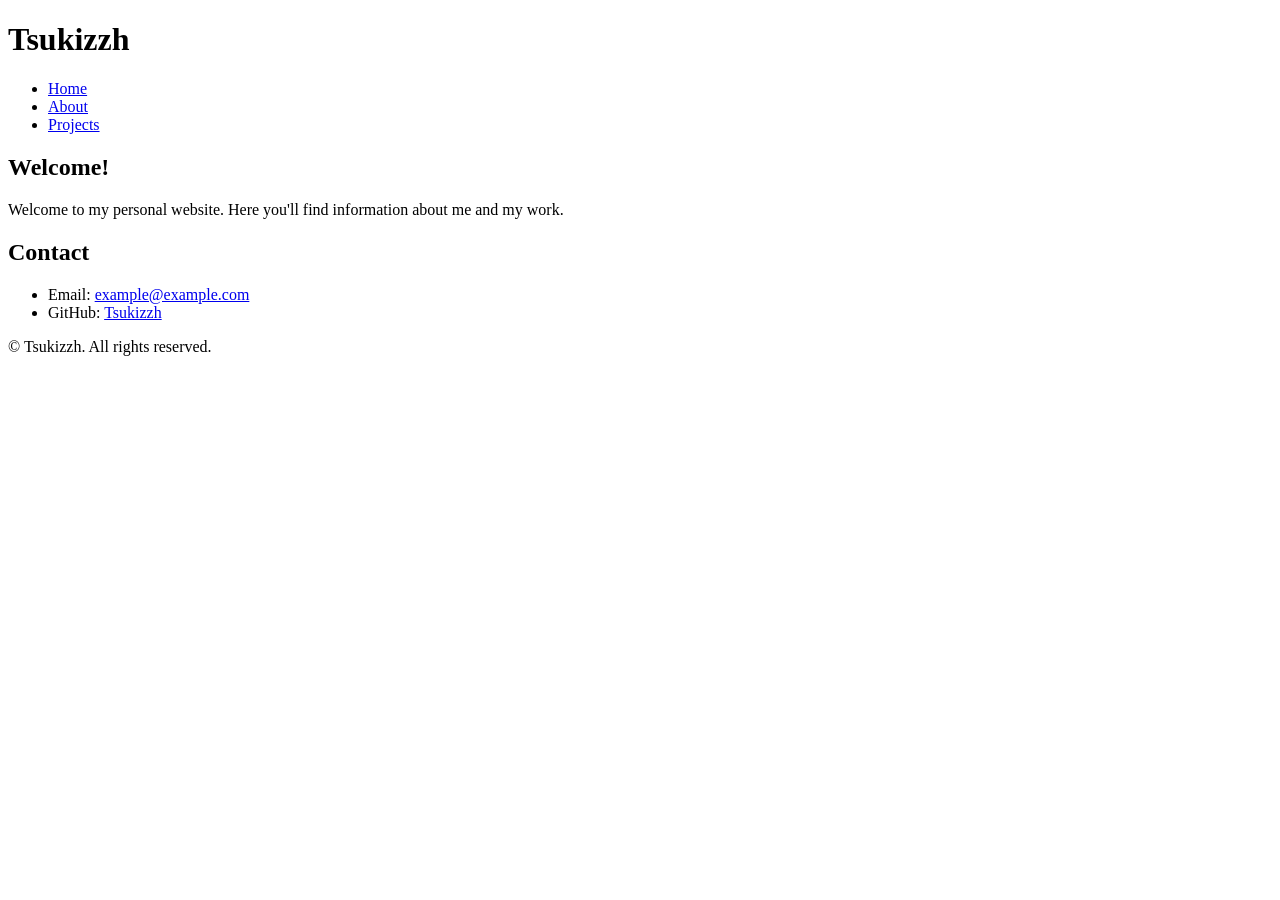
==== index.html @ 46174f64 "Create index.html" ====
<!DOCTYPE html>
<html lang="en">
<head>
  <meta charset="UTF-8">
  <title>Tsukizzh's Personal Homepage</title>
  <link rel="stylesheet" href="assets/css/style.css">
</head>
<body>
  <header>
    <h1>Tsukizzh</h1>
    <nav>
      <ul class="menu">
        <li><a href="index.html">Home</a></li>
        <li><a href="about.html">About</a></li>
        <li><a href="projects.html">Projects</a></li>
      </ul>
    </nav>
  </header>
  <main>
    <section class="intro">
      <h2>Welcome!</h2>
      <p>Welcome to my personal website. Here you'll find information about me and my work.</p>
    </section>
    <section class="contact">
      <h2>Contact</h2>
      <ul>
        <li>Email: <a href="mailto:example@example.com">example@example.com</a></li>
        <li>GitHub: <a href="https://github.com/Tsukizzh" target="_blank">Tsukizzh</a></li>
      </ul>
    </section>
  </main>
  <footer>
    <p>&copy; <span id="year"></span> Tsukizzh. All rights reserved.</p>
  </footer>
  <script src="assets/js/main.js"></script>
</body>
</html>
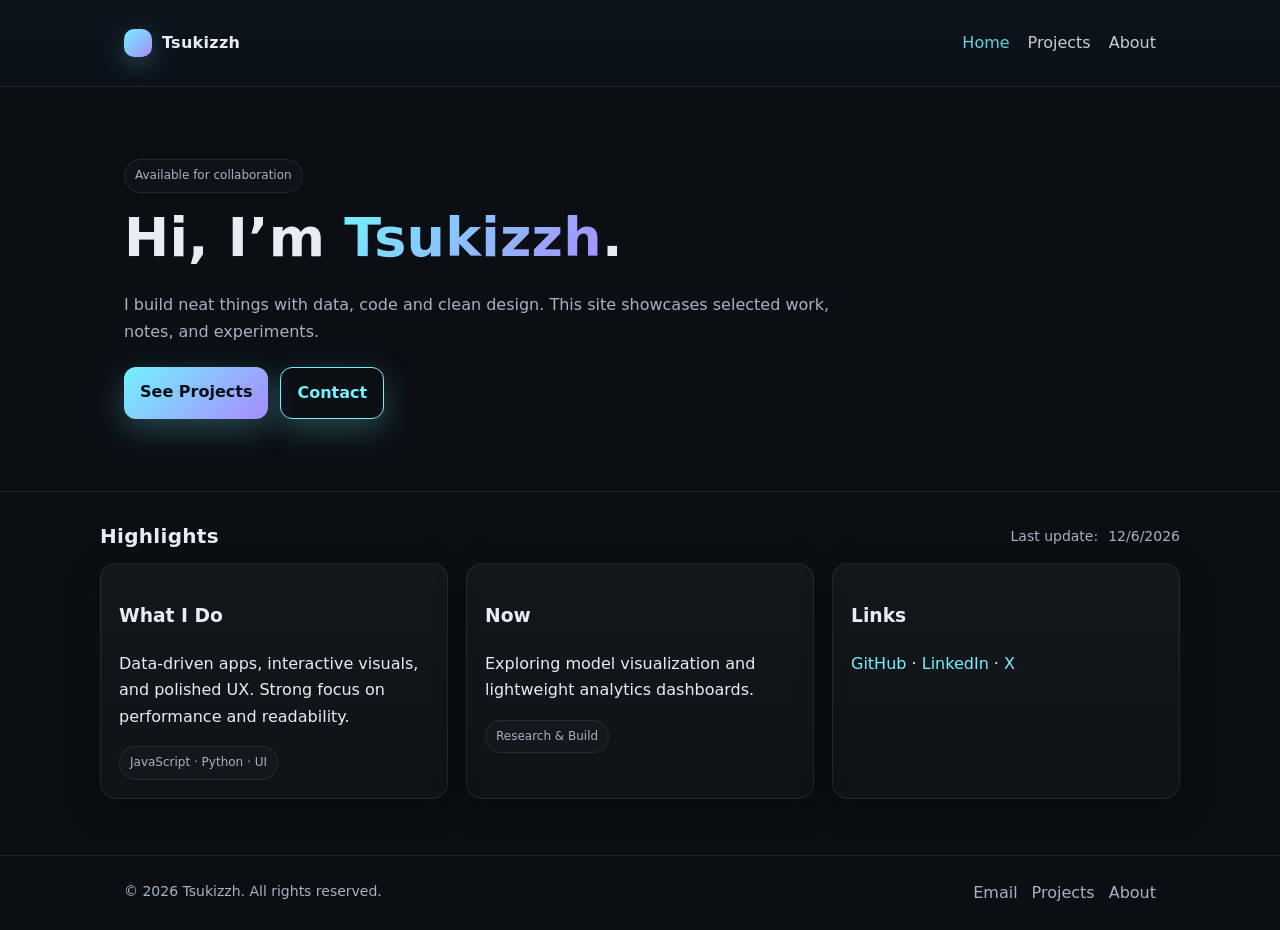
==== commit a39809a3: "feat: update site pages with luxe design" ====
--- a/index.html
+++ b/index.html
@@ -1,37 +1,78 @@
 <!DOCTYPE html>
 <html lang="en">
 <head>
-  <meta charset="UTF-8">
-  <title>Tsukizzh's Personal Homepage</title>
-  <link rel="stylesheet" href="assets/css/style.css">
+  <meta charset="UTF-8" />
+  <meta name="viewport" content="width=device-width, initial-scale=1" />
+  <title>Tsukizzh · Homepage</title>
+  <meta name="description" content="Tsukizzh — personal site & portfolio">
+  <link rel="stylesheet" href="assets/css/style.css" />
 </head>
 <body>
-  <header>
-    <h1>Tsukizzh</h1>
-    <nav>
+  <header class="site-header">
+    <nav class="nav">
+      <span class="brand"><span class="brand-badge"></span> Tsukizzh</span>
       <ul class="menu">
-        <li><a href="index.html">Home</a></li>
-        <li><a href="about.html">About</a></li>
-        <li><a href="projects.html">Projects</a></li>
+        <li><a class="active" href="./">Home</a></li>
+        <li><a href="./projects.html">Projects</a></li>
+        <li><a href="./about.html">About</a></li>
       </ul>
     </nav>
   </header>
-  <main>
-    <section class="intro">
-      <h2>Welcome!</h2>
-      <p>Welcome to my personal website. Here you'll find information about me and my work.</p>
-    </section>
-    <section class="contact">
-      <h2>Contact</h2>
-      <ul>
-        <li>Email: <a href="mailto:example@example.com">example@example.com</a></li>
-        <li>GitHub: <a href="https://github.com/Tsukizzh" target="_blank">Tsukizzh</a></li>
-      </ul>
-    </section>
+
+  <section class="hero">
+    <div class="hero-bg"></div>
+    <div class="hero-wrap">
+      <div class="badge">Available for collaboration</div>
+      <h1>Hi, I’m <span style="background:linear-gradient(135deg,var(--accent),var(--accent-2));-webkit-background-clip:text;background-clip:text;color:transparent">Tsukizzh</span>.</h1>
+      <p class="subtitle">I build neat things with data, code and clean design. This site showcases selected work, notes, and experiments.</p>
+      <div class="cta">
+        <a class="btn" href="projects.html">See Projects</a>
+        <a class="btn outline" href="mailto:example@example.com">Contact</a>
+      </div>
+    </div>
+  </section>
+
+  <main class="container section">
+    <div class="section-title">
+      <h2>Highlights</h2>
+      <span class="kv">Last update: <time id="last-update"></time></span>
+    </div>
+
+    <div class="grid">
+      <article class="card">
+        <h3>What I Do</h3>
+        <p>Data-driven apps, interactive visuals, and polished UX. Strong focus on performance and readability.</p>
+        <div class="badge">JavaScript · Python · UI</div>
+      </article>
+
+      <article class="card">
+        <h3>Now</h3>
+        <p>Exploring model visualization and lightweight analytics dashboards.</p>
+        <div class="badge">Research & Build</div>
+      </article>
+
+      <article class="card">
+        <h3>Links</h3>
+        <p><a href="https://github.com/Tsukizzh" target="_blank" rel="noopener">GitHub</a> · <a href="#" target="_blank" rel="noopener">LinkedIn</a> · <a href="#" target="_blank" rel="noopener">X</a></p>
+      </article>
+    </div>
   </main>
-  <footer>
-    <p>&copy; <span id="year"></span> Tsukizzh. All rights reserved.</p>
+
+  <footer class="site-footer">
+    <div class="container">
+      <div class="copy">© <span id="year"></span> Tsukizzh. All rights reserved.</div>
+      <div class="links">
+        <a href="mailto:example@example.com">Email</a>
+        <a href="./projects.html">Projects</a>
+        <a href="./about.html">About</a>
+      </div>
+    </div>
   </footer>
-  <script src="assets/js/main.js"></script>
+
+  <script>
+    // footer year & last update
+    document.getElementById('year').textContent = new Date().getFullYear();
+    document.getElementById('last-update').textContent = new Date().toLocaleDateString();
+  </script>
 </body>
 </html>
--- a/assets/css/style.css
+++ b/assets/css/style.css
@@ -0,0 +1,91 @@
+/* ===== Tsukizzh · Luxe Dark Theme ===== */
+:root{
+  --bg: #0b0f14;
+  --panel: #0f1520;
+  --glass: rgba(255,255,255,0.04);
+  --stroke: rgba(255,255,255,0.08);
+  --text: #e8edf3;
+  --muted: #a7b2c2;
+  --accent: #74f1ff;
+  --accent-2: #a88bff;
+  --shadow: 0 10px 30px rgba(0,0,0,.35);
+  --radius: 16px;
+}
+
+*{box-sizing:border-box}
+html,body{margin:0;padding:0;background:var(--bg);color:var(--text);
+  font:16px/1.65 ui-sans-serif,system-ui,-apple-system,"Segoe UI",Roboto,"Helvetica Neue",Arial}
+img{max-width:100%;display:block}
+a{color:var(--accent);text-decoration:none}
+a:hover{opacity:.9}
+
+.container{max-width:1080px;margin:0 auto;padding:24px}
+
+.site-header{
+  position:sticky;top:0;z-index:10;
+  border-bottom:1px solid var(--stroke);
+  backdrop-filter:saturate(180%) blur(14px);
+  background:linear-gradient(180deg, rgba(17,22,30,.75), rgba(17,22,30,.35));
+}
+.nav{display:flex;align-items:center;gap:18px;max-width:1080px;margin:0 auto;padding:14px 24px}
+.brand{display:flex;align-items:center;gap:10px;font-weight:700;letter-spacing:.3px}
+.brand-badge{
+  width:28px;height:28px;border-radius:10px;
+  background:linear-gradient(135deg,var(--accent),var(--accent-2));
+  box-shadow:0 8px 24px rgba(116,241,255,.25);
+}
+.menu{margin-left:auto;display:flex;gap:18px;list-style:none;padding:0}
+.menu a{color:var(--text);opacity:.85}
+.menu a.active{color:var(--accent)}
+
+.hero{
+  position:relative;overflow:hidden;border-bottom:1px solid var(--stroke)
+}
+.hero-wrap{max-width:1080px;margin:0 auto;padding:72px 24px}
+.hero h1{font-size:clamp(34px,6vw,54px);margin:0 0 10px;letter-spacing:.2px}
+.subtitle{color:var(--muted);max-width:720px;margin:0 0 22px}
+.cta{display:flex;gap:12px;flex-wrap:wrap}
+.btn{
+  display:inline-block;padding:12px 16px;border-radius:12px;font-weight:600;
+  background:linear-gradient(135deg,var(--accent),var(--accent-2));color:#021018;
+  box-shadow:0 10px 30px rgba(116,241,255,.25)
+}
+.btn.outline{background:transparent;color:var(--accent);border:1px solid var(--accent)}
+
+.hero-bg{
+  position:absolute;inset:-20% -10% auto -10%;height:420px;z-index:-1;
+  background:
+    radial-gradient(60% 60% at 10% 20%, rgba(116,241,255,.16) 0%, transparent 60%),
+    radial-gradient(60% 60% at 90% 10%, rgba(168,139,255,.16) 0%, transparent 60%),
+    linear-gradient(180deg, rgba(255,255,255,.02), transparent);
+  filter:blur(30px)
+}
+
+.section{padding:28px 0}
+.grid{
+  display:grid;gap:18px;
+  grid-template-columns:repeat(auto-fill,minmax(260px,1fr));
+}
+.card{
+  background:linear-gradient(180deg, var(--glass), rgba(255,255,255,0.02));
+  border:1px solid var(--stroke);border-radius:var(--radius);padding:18px;
+  box-shadow:var(--shadow);transition:transform .25s ease, border-color .25s ease
+}
+.card:hover{transform:translateY(-4px);border-color:rgba(116,241,255,.45)}
+
+.kv{display:flex;align-items:center;gap:10px;color:var(--muted);font-size:14px}
+.badge{
+  display:inline-block;padding:6px 10px;border-radius:999px;
+  border:1px solid var(--stroke);background:rgba(255,255,255,.02);color:var(--muted);font-size:12px
+}
+
+.section-title{display:flex;align-items:center;justify-content:space-between;margin:0 0 10px}
+.section-title h2{margin:0;font-size:20px;letter-spacing:.3px}
+
+.site-footer{
+  border-top:1px solid var(--stroke);margin-top:28px
+}
+.site-footer .container{display:flex;justify-content:space-between;gap:14px;flex-wrap:wrap;color:var(--muted)}
+.copy{font-size:14px}
+.links{display:flex;gap:14px;flex-wrap:wrap}
+.links a{color:var(--muted)}
